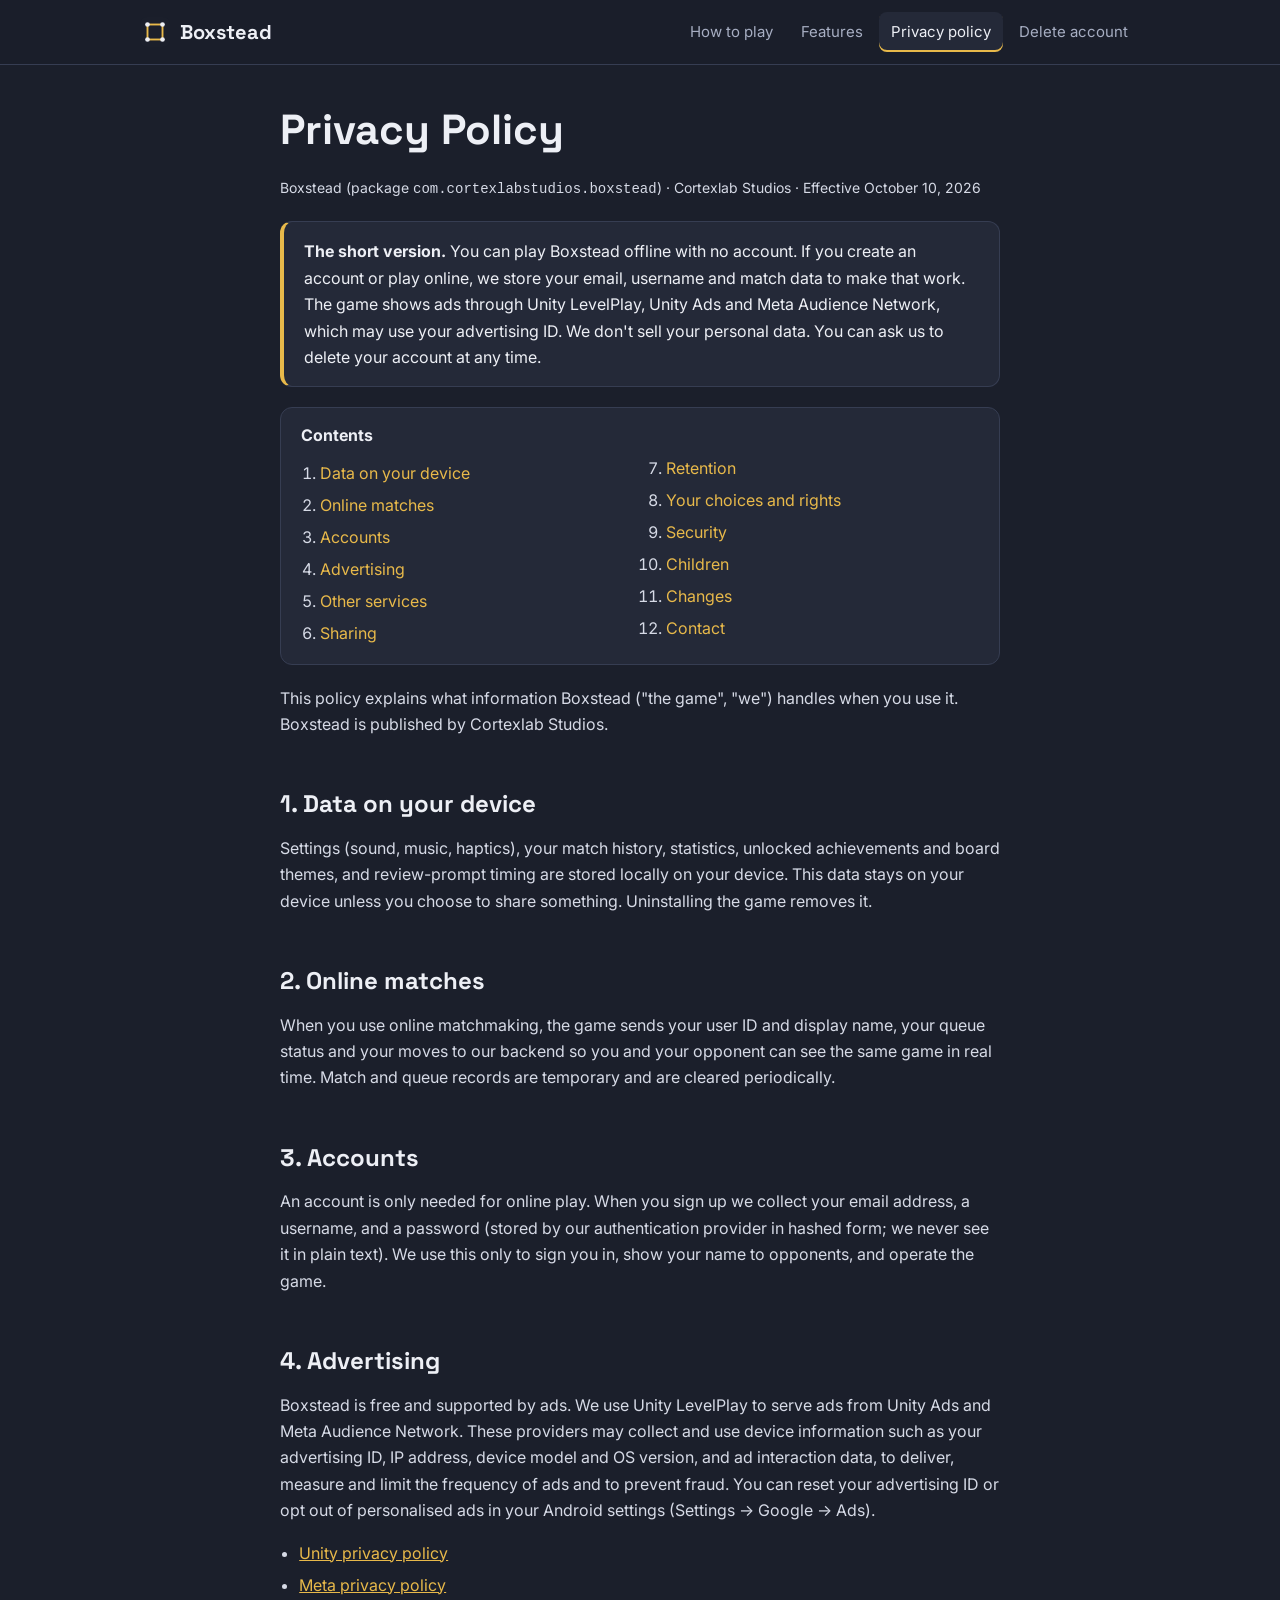
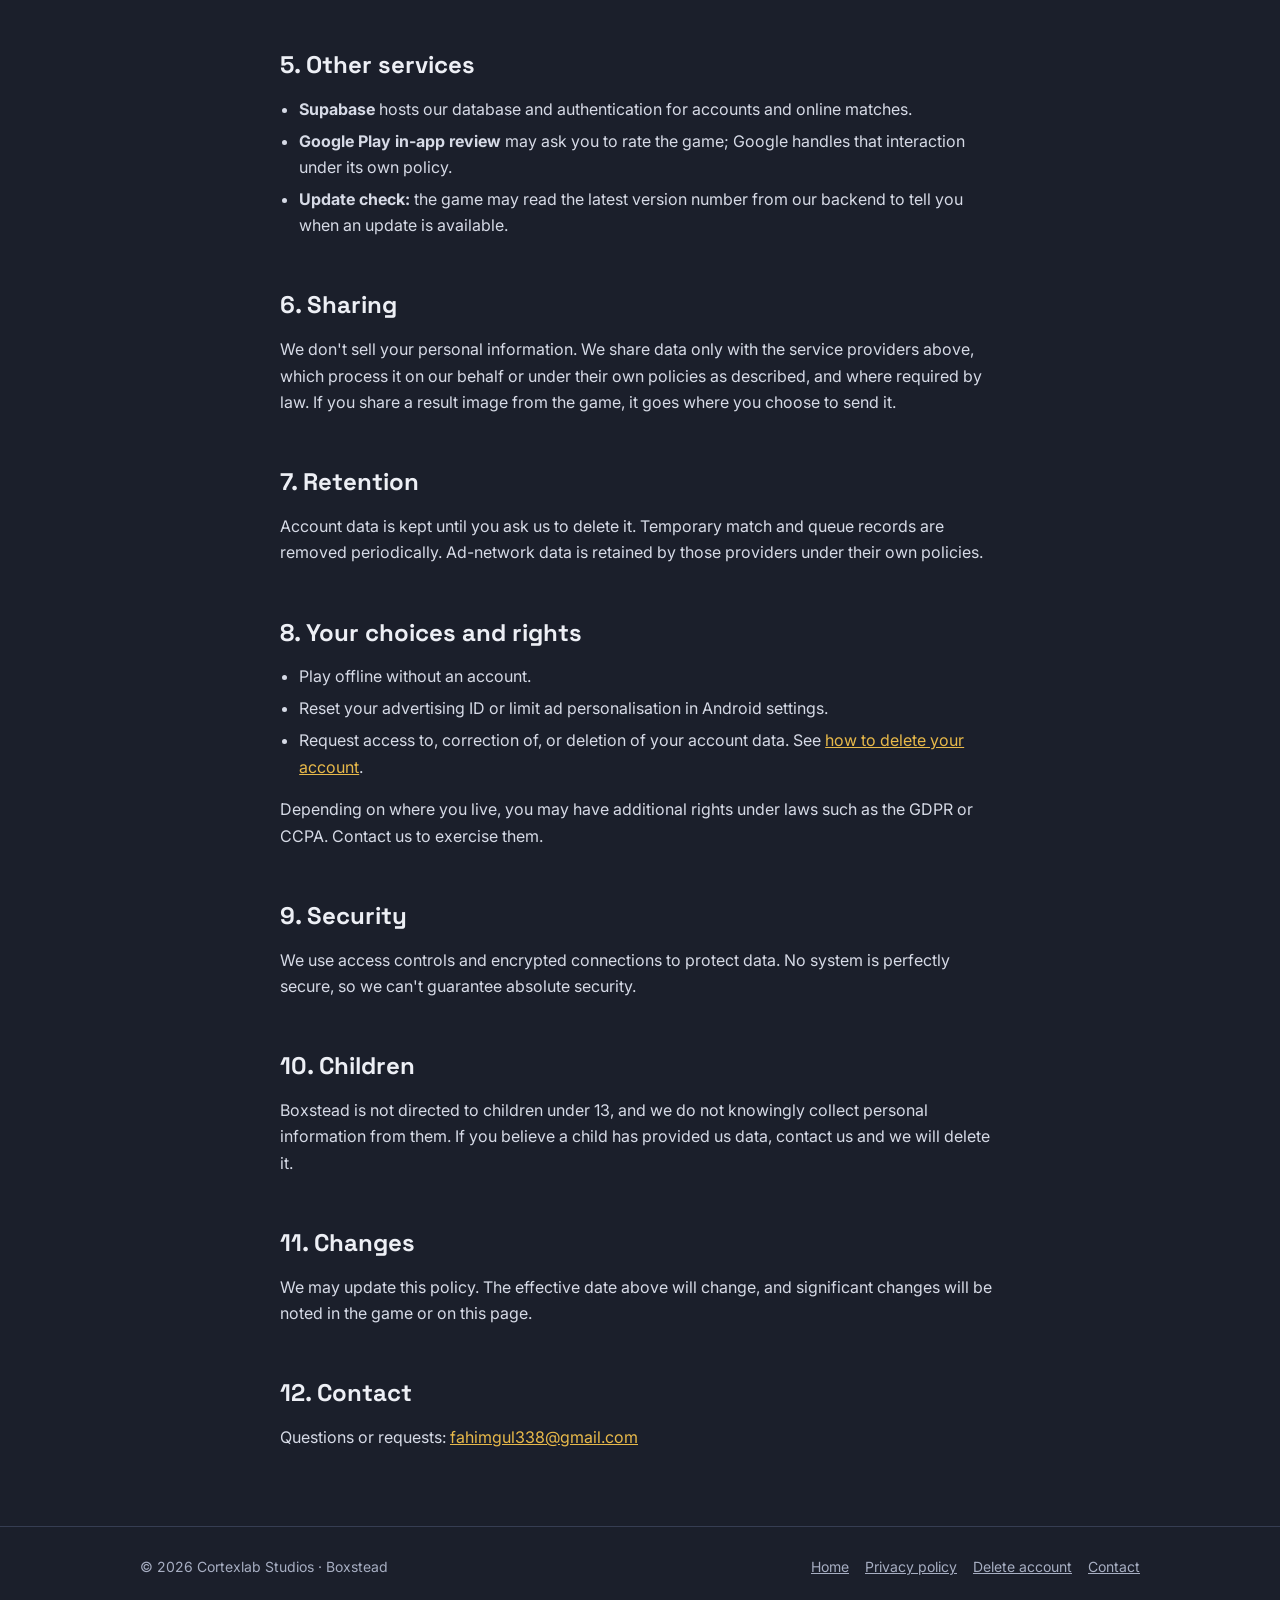
==== privacy/index.html @ 6871e0e3 "Add files via upload" ====
<!doctype html>
<html lang="en">
<head>
<meta charset="utf-8">
<meta name="viewport" content="width=device-width,initial-scale=1">
<title>Privacy Policy – Boxstead</title>
<meta name="description" content="Privacy policy for Boxstead, the dots-and-boxes game by Cortexlab Studios: what data is collected, how it is used, and your choices.">
<meta name="theme-color" content="#1B1F2B">
<link rel="icon" href="/favicon.svg" type="image/svg+xml">
<link rel="preconnect" href="https://fonts.googleapis.com">
<link rel="preconnect" href="https://fonts.gstatic.com" crossorigin>
<link href="https://fonts.googleapis.com/css2?family=Inter:wght@400;600;700&family=Space+Grotesk:wght@600;700&display=swap" rel="stylesheet">
<link rel="stylesheet" href="/assets/site.css">
</head>
<body>
<a class="skip" href="#main">Skip to content</a>
<header class="site-header"><div class="wrap">
  <a class="brand" href="/"><img src="/favicon.svg" alt="" width="30" height="30">Boxstead</a>
  <nav aria-label="Main">
    <a href="/#how">How to play</a>
    <a href="/#features">Features</a>
    <a href="/privacy/" aria-current="page">Privacy policy</a>
    <a href="/delete-account/">Delete account</a>
  </nav>
</div></header>

<main id="main" class="prose">
<h1>Privacy Policy</h1>
<p class="meta">Boxstead (package <code>com.cortexlabstudios.boxstead</code>) · Cortexlab Studios · Effective October 10, 2026</p>

<div class="short"><strong>The short version.</strong> You can play Boxstead offline with no account. If you create an account or play online, we store your email, username and match data to make that work. The game shows ads through Unity LevelPlay, Unity Ads and Meta Audience Network, which may use your advertising ID. We don't sell your personal data. You can ask us to delete your account at any time.</div>

<nav class="toc" aria-label="Contents"><strong>Contents</strong>
<ol>
<li><a href="#device">Data on your device</a></li>
<li><a href="#online">Online matches</a></li>
<li><a href="#accounts">Accounts</a></li>
<li><a href="#ads">Advertising</a></li>
<li><a href="#services">Other services</a></li>
<li><a href="#sharing">Sharing</a></li>
<li><a href="#retention">Retention</a></li>
<li><a href="#choices">Your choices and rights</a></li>
<li><a href="#security">Security</a></li>
<li><a href="#children">Children</a></li>
<li><a href="#changes">Changes</a></li>
<li><a href="#contact">Contact</a></li>
</ol></nav>

<p>This policy explains what information Boxstead ("the game", "we") handles when you use it. Boxstead is published by Cortexlab Studios.</p>

<h2 id="device">1. Data on your device</h2>
<p>Settings (sound, music, haptics), your match history, statistics, unlocked achievements and board themes, and review-prompt timing are stored locally on your device. This data stays on your device unless you choose to share something. Uninstalling the game removes it.</p>

<h2 id="online">2. Online matches</h2>
<p>When you use online matchmaking, the game sends your user ID and display name, your queue status and your moves to our backend so you and your opponent can see the same game in real time. Match and queue records are temporary and are cleared periodically.</p>

<h2 id="accounts">3. Accounts</h2>
<p>An account is only needed for online play. When you sign up we collect your email address, a username, and a password (stored by our authentication provider in hashed form; we never see it in plain text). We use this only to sign you in, show your name to opponents, and operate the game.</p>

<h2 id="ads">4. Advertising</h2>
<p>Boxstead is free and supported by ads. We use Unity LevelPlay to serve ads from Unity Ads and Meta Audience Network. These providers may collect and use device information such as your advertising ID, IP address, device model and OS version, and ad interaction data, to deliver, measure and limit the frequency of ads and to prevent fraud. You can reset your advertising ID or opt out of personalised ads in your Android settings (Settings → Google → Ads).</p>
<ul>
<li><a href="https://unity.com/legal/privacy-policy" rel="noopener">Unity privacy policy</a></li>
<li><a href="https://www.facebook.com/privacy/policy/" rel="noopener">Meta privacy policy</a></li>
</ul>

<h2 id="services">5. Other services</h2>
<ul>
<li><strong>Supabase</strong> hosts our database and authentication for accounts and online matches.</li>
<li><strong>Google Play in-app review</strong> may ask you to rate the game; Google handles that interaction under its own policy.</li>
<li><strong>Update check:</strong> the game may read the latest version number from our backend to tell you when an update is available.</li>
</ul>

<h2 id="sharing">6. Sharing</h2>
<p>We don't sell your personal information. We share data only with the service providers above, which process it on our behalf or under their own policies as described, and where required by law. If you share a result image from the game, it goes where you choose to send it.</p>

<h2 id="retention">7. Retention</h2>
<p>Account data is kept until you ask us to delete it. Temporary match and queue records are removed periodically. Ad-network data is retained by those providers under their own policies.</p>

<h2 id="choices">8. Your choices and rights</h2>
<ul>
<li>Play offline without an account.</li>
<li>Reset your advertising ID or limit ad personalisation in Android settings.</li>
<li>Request access to, correction of, or deletion of your account data. See <a href="/delete-account/">how to delete your account</a>.</li>
</ul>
<p>Depending on where you live, you may have additional rights under laws such as the GDPR or CCPA. Contact us to exercise them.</p>

<h2 id="security">9. Security</h2>
<p>We use access controls and encrypted connections to protect data. No system is perfectly secure, so we can't guarantee absolute security.</p>

<h2 id="children">10. Children</h2>
<p>Boxstead is not directed to children under 13, and we do not knowingly collect personal information from them. If you believe a child has provided us data, contact us and we will delete it.</p>

<h2 id="changes">11. Changes</h2>
<p>We may update this policy. The effective date above will change, and significant changes will be noted in the game or on this page.</p>

<h2 id="contact">12. Contact</h2>
<p>Questions or requests: <a href="mailto:fahimgul338@gmail.com">fahimgul338@gmail.com</a></p>
</main>

<footer class="site-footer"><div class="wrap">
  <div>© 2026 Cortexlab Studios · Boxstead</div>
  <nav aria-label="Footer">
    <a href="/">Home</a>
    <a href="/privacy/">Privacy policy</a>
    <a href="/delete-account/">Delete account</a>
    <a href="mailto:fahimgul338@gmail.com">Contact</a>
  </nav>
</div></footer>
</body>
</html>
---- assets/site.css ----
:root{--bg:#1B1F2B;--panel:#242938;--panel2:#2c3245;--line:#363d52;--text:#EDEFF5;--muted:#A7AEC2;--gold:#E8B94A;--coral:#FF6B6B;--sky:#4EA8DE;--teal:#06D6A0}
*{box-sizing:border-box}
html{scroll-behavior:smooth}
body{margin:0;background:var(--bg);color:var(--text);font:16px/1.65 Inter,system-ui,-apple-system,Segoe UI,Roboto,sans-serif;-webkit-font-smoothing:antialiased}
h1,h2,h3{font-family:"Space Grotesk",Inter,system-ui,sans-serif;line-height:1.2;margin:0 0 .5em}
a{color:var(--gold)}
a:hover{color:#fff}
.skip{position:absolute;left:-999px;top:8px;background:var(--gold);color:#1B1F2B;padding:8px 14px;border-radius:8px;z-index:99}
.skip:focus{left:8px}
.wrap{max-width:1040px;margin:0 auto;padding:0 20px}
.site-header{position:sticky;top:0;z-index:20;background:rgba(27,31,43,.96);border-bottom:1px solid var(--line)}
.site-header .wrap{display:flex;align-items:center;justify-content:space-between;gap:16px;min-height:64px;flex-wrap:wrap;padding-top:8px;padding-bottom:8px}
.brand{display:flex;align-items:center;gap:10px;color:var(--text);text-decoration:none;font:700 20px "Space Grotesk",sans-serif}
.brand img{width:30px;height:30px}
.site-header nav{display:flex;gap:4px;flex-wrap:wrap}
.site-header nav a{color:var(--muted);text-decoration:none;padding:8px 12px;border-radius:8px;font-size:15px}
.site-header nav a:hover,.site-header nav a[aria-current="page"]{color:var(--text);background:var(--panel)}
.site-header nav a[aria-current="page"]{box-shadow:inset 0 -2px 0 var(--gold)}
.btn{display:inline-block;background:var(--gold);color:#1B1F2B;font-weight:700;text-decoration:none;padding:13px 24px;border-radius:12px;border:0;cursor:pointer;font:700 16px Inter,sans-serif}
.btn:hover{background:#f3c95f;color:#1B1F2B}
.btn.ghost{background:transparent;color:var(--text);border:1px solid var(--line)}
.btn[aria-disabled="true"]{opacity:.85;cursor:default}
.hero{padding:56px 0 40px}
.hero .wrap{display:grid;grid-template-columns:1.05fr 1fr;gap:40px;align-items:center}
.hero h1{font-size:clamp(34px,5.5vw,56px)}
.hero h1 em{font-style:normal;color:var(--gold)}
.hero p.lead{color:var(--muted);font-size:18px;max-width:34em}
.cta{display:flex;gap:12px;flex-wrap:wrap;margin-top:24px}
.badge{display:inline-block;font-size:13px;color:var(--teal);border:1px solid var(--teal);padding:3px 10px;border-radius:99px;margin-bottom:16px}
.demo{background:var(--panel);border:1px solid var(--line);border-radius:20px;padding:18px;text-align:center}
.demo svg{width:100%;max-width:380px;height:auto;touch-action:manipulation}
.demo .score{display:flex;justify-content:space-between;font-weight:600;margin-bottom:8px}
.demo .you{color:var(--coral)}.demo .bot{color:var(--sky)}
.demo .status{color:var(--muted);font-size:14px;min-height:22px;margin:6px 0 10px}
section{padding:44px 0}
section h2{font-size:clamp(26px,3.5vw,34px)}
.sub{color:var(--muted);margin-top:-.2em;margin-bottom:24px}
.steps{display:grid;grid-template-columns:repeat(auto-fit,minmax(220px,1fr));gap:16px;counter-reset:s;padding:0;list-style:none}
.steps li{background:var(--panel);border:1px solid var(--line);border-radius:16px;padding:20px;counter-increment:s}
.steps li::before{content:counter(s);display:inline-grid;place-items:center;width:30px;height:30px;border-radius:50%;background:var(--gold);color:#1B1F2B;font-weight:700;margin-bottom:10px}
.grid{display:grid;grid-template-columns:repeat(auto-fit,minmax(240px,1fr));gap:16px}
.card{background:var(--panel);border:1px solid var(--line);border-radius:16px;padding:20px}
.card h3{font-size:18px}
.card p{margin:0;color:var(--muted);font-size:15px}
.themes{display:flex;flex-wrap:wrap;gap:12px}
.themes span{background:var(--panel2);border:1px solid var(--line);border-radius:12px;padding:10px 16px;font-size:15px}
.themes b{color:var(--gold)}
.site-footer{border-top:1px solid var(--line);margin-top:40px;padding:28px 0;color:var(--muted);font-size:14px}
.site-footer .wrap{display:flex;gap:16px 24px;flex-wrap:wrap;justify-content:space-between}
.site-footer nav{display:flex;gap:16px;flex-wrap:wrap}
.site-footer a{color:var(--muted)}
.site-footer a:hover{color:var(--gold)}
/* long-form pages */
.prose{max-width:760px;margin:0 auto;padding:40px 20px 20px}
.prose h1{font-size:clamp(30px,5vw,42px)}
.prose h2{font-size:24px;margin-top:2em;padding-top:.2em}
.prose p,.prose li{color:#d6dae6}
.prose ul{padding-left:1.2em}
.prose li{margin:.35em 0}
.meta{color:var(--muted);font-size:14px}
.short,.note,.action{background:var(--panel);border:1px solid var(--line);border-left:4px solid var(--gold);border-radius:12px;padding:16px 20px;margin:20px 0}
.note{border-left-color:var(--sky)}
.action{border-left-color:var(--teal)}
.toc{background:var(--panel);border:1px solid var(--line);border-radius:12px;padding:14px 20px;margin:20px 0}
.toc ol{margin:6px 0 0;padding-left:1.2em;columns:2;column-gap:32px}
.toc a{text-decoration:none}
:focus-visible{outline:2px solid var(--gold);outline-offset:2px}
@media(max-width:820px){.hero .wrap{grid-template-columns:1fr}.toc ol{columns:1}.hero{padding-top:32px}}
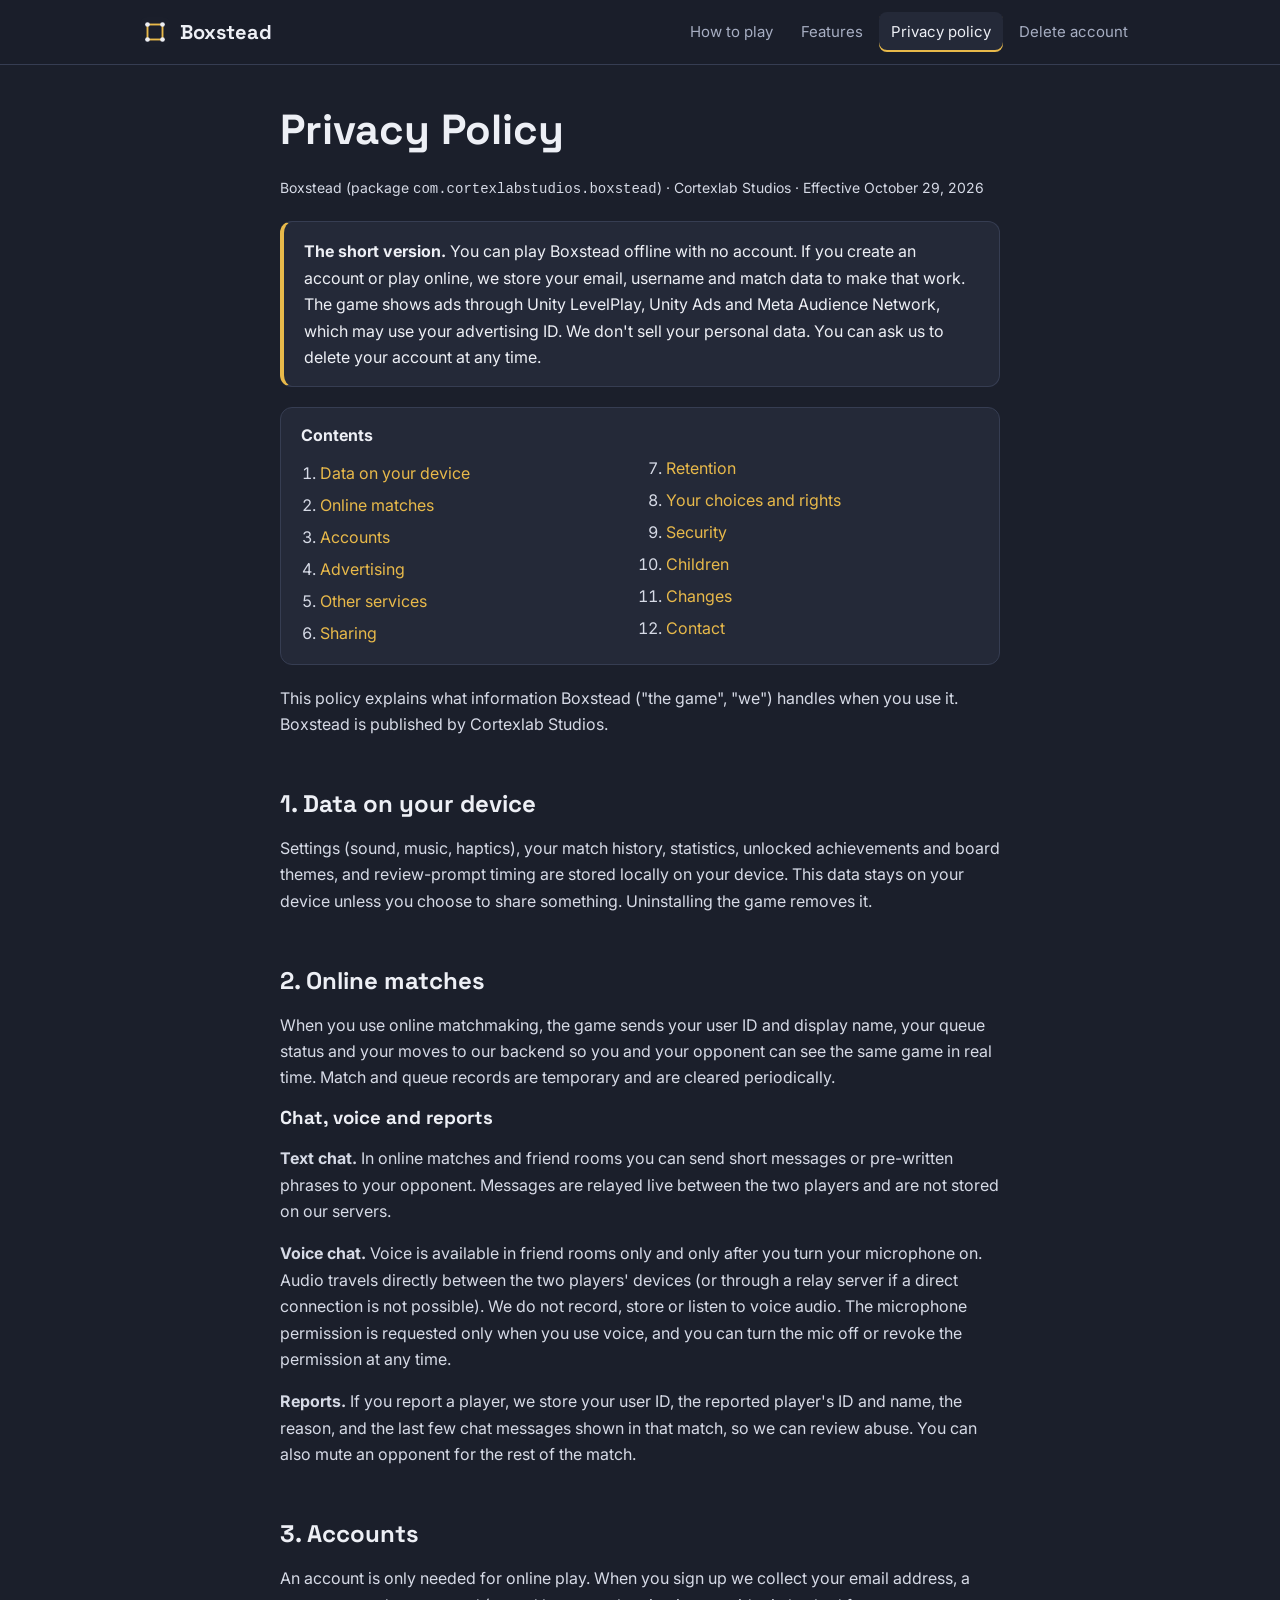
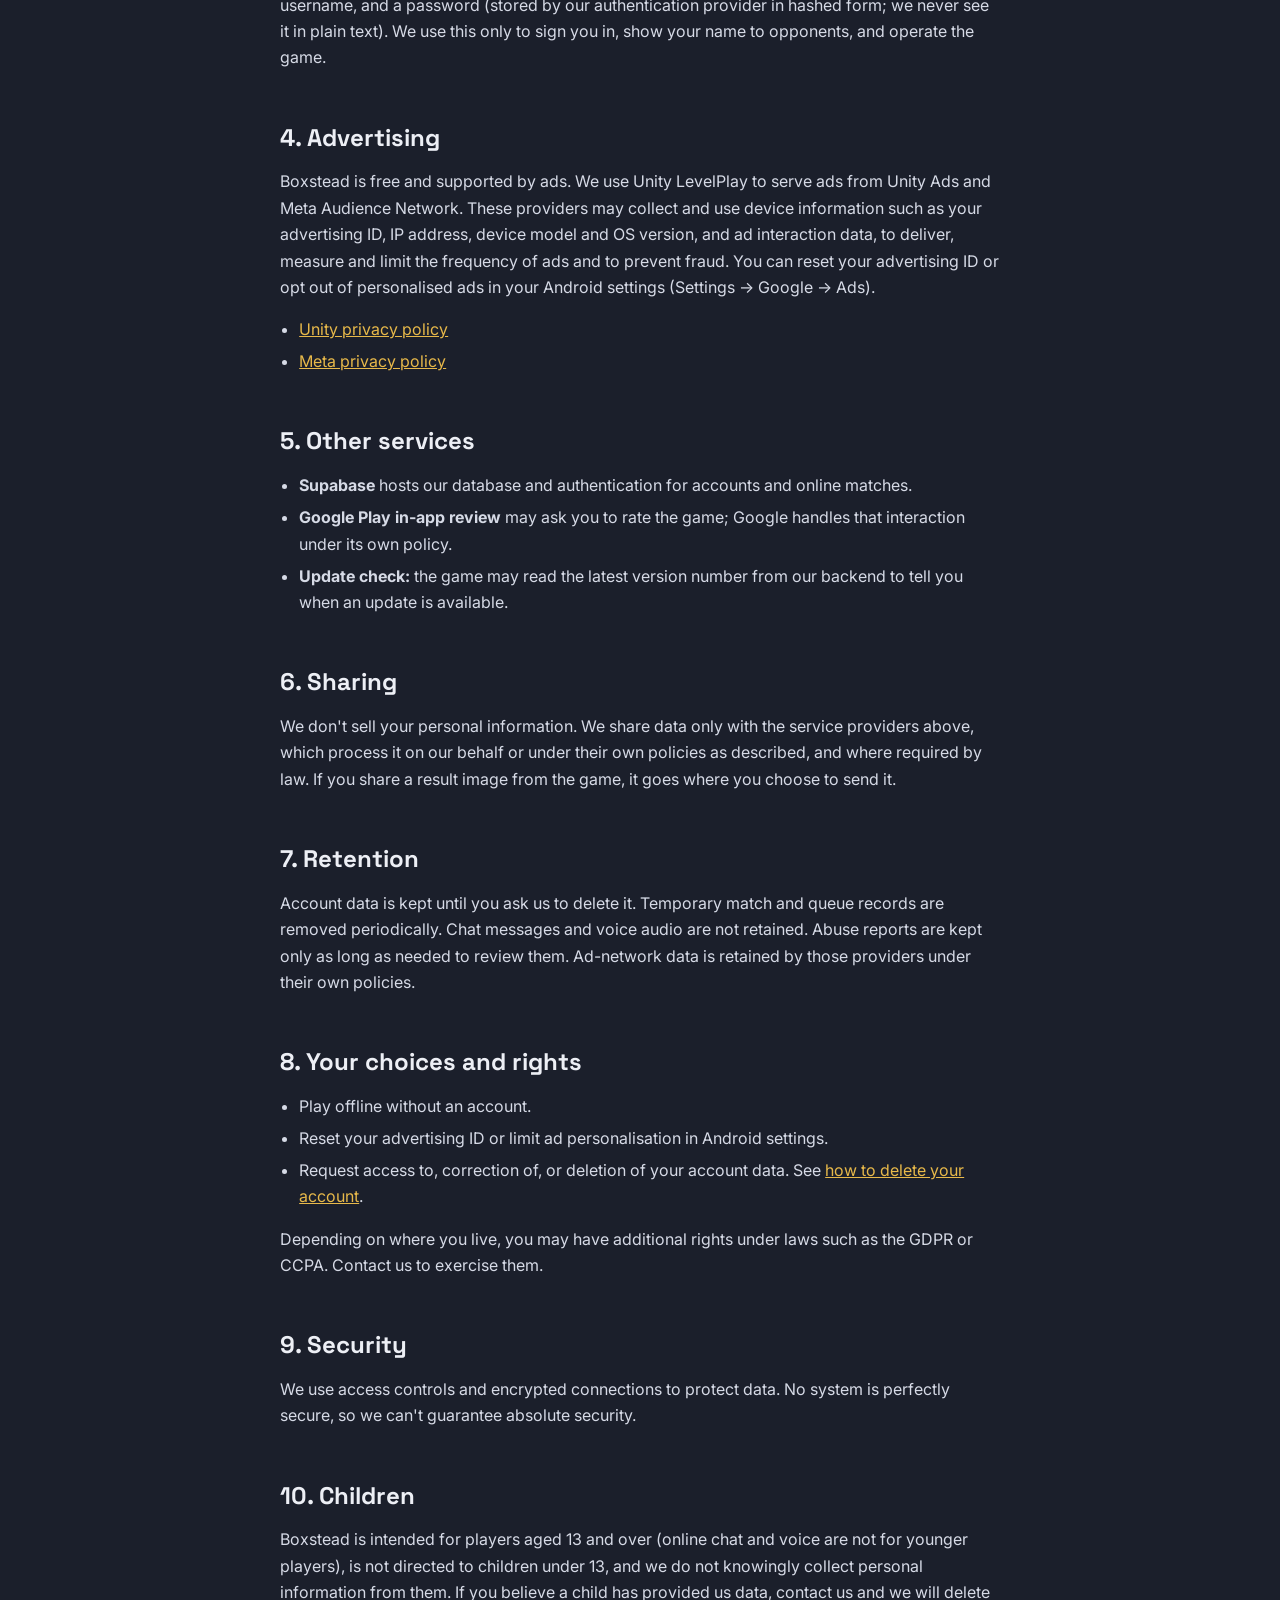
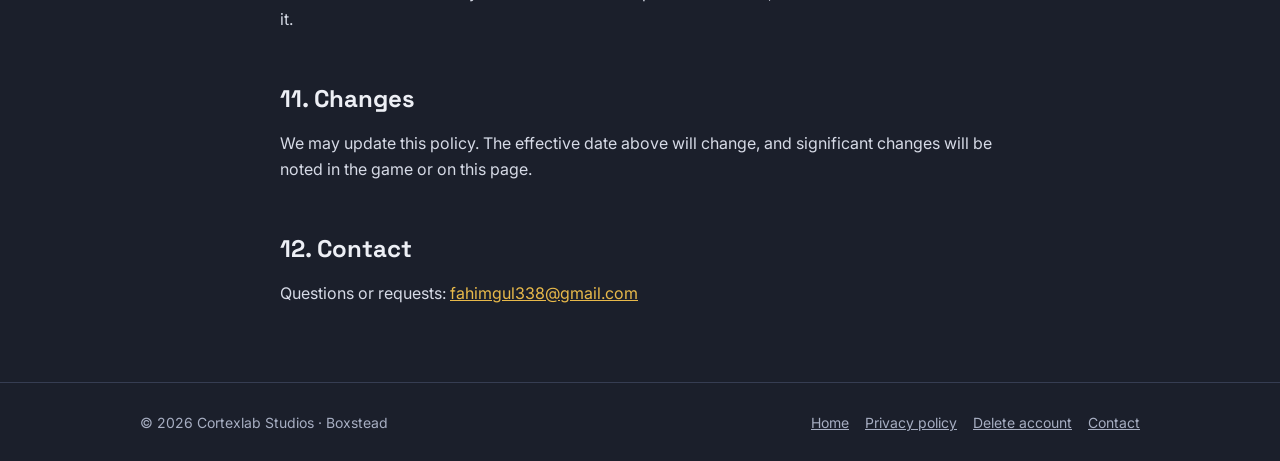
==== commit 6e8a0125: "Add files via upload" ====
--- a/privacy/index.html
+++ b/privacy/index.html
@@ -26,7 +26,7 @@
 
 <main id="main" class="prose">
 <h1>Privacy Policy</h1>
-<p class="meta">Boxstead (package <code>com.cortexlabstudios.boxstead</code>) · Cortexlab Studios · Effective October 10, 2026</p>
+<p class="meta">Boxstead (package <code>com.cortexlabstudios.boxstead</code>) · Cortexlab Studios · Effective October 29, 2026</p>
 
 <div class="short"><strong>The short version.</strong> You can play Boxstead offline with no account. If you create an account or play online, we store your email, username and match data to make that work. The game shows ads through Unity LevelPlay, Unity Ads and Meta Audience Network, which may use your advertising ID. We don't sell your personal data. You can ask us to delete your account at any time.</div>
 
@@ -54,6 +54,11 @@
 <h2 id="online">2. Online matches</h2>
 <p>When you use online matchmaking, the game sends your user ID and display name, your queue status and your moves to our backend so you and your opponent can see the same game in real time. Match and queue records are temporary and are cleared periodically.</p>
 
+<h3 id="chat">Chat, voice and reports</h3>
+<p><strong>Text chat.</strong> In online matches and friend rooms you can send short messages or pre-written phrases to your opponent. Messages are relayed live between the two players and are not stored on our servers.</p>
+<p><strong>Voice chat.</strong> Voice is available in friend rooms only and only after you turn your microphone on. Audio travels directly between the two players' devices (or through a relay server if a direct connection is not possible). We do not record, store or listen to voice audio. The microphone permission is requested only when you use voice, and you can turn the mic off or revoke the permission at any time.</p>
+<p><strong>Reports.</strong> If you report a player, we store your user ID, the reported player's ID and name, the reason, and the last few chat messages shown in that match, so we can review abuse. You can also mute an opponent for the rest of the match.</p>
+
 <h2 id="accounts">3. Accounts</h2>
 <p>An account is only needed for online play. When you sign up we collect your email address, a username, and a password (stored by our authentication provider in hashed form; we never see it in plain text). We use this only to sign you in, show your name to opponents, and operate the game.</p>
 
@@ -75,7 +80,7 @@
 <p>We don't sell your personal information. We share data only with the service providers above, which process it on our behalf or under their own policies as described, and where required by law. If you share a result image from the game, it goes where you choose to send it.</p>
 
 <h2 id="retention">7. Retention</h2>
-<p>Account data is kept until you ask us to delete it. Temporary match and queue records are removed periodically. Ad-network data is retained by those providers under their own policies.</p>
+<p>Account data is kept until you ask us to delete it. Temporary match and queue records are removed periodically. Chat messages and voice audio are not retained. Abuse reports are kept only as long as needed to review them. Ad-network data is retained by those providers under their own policies.</p>
 
 <h2 id="choices">8. Your choices and rights</h2>
 <ul>
@@ -89,7 +94,7 @@
 <p>We use access controls and encrypted connections to protect data. No system is perfectly secure, so we can't guarantee absolute security.</p>
 
 <h2 id="children">10. Children</h2>
-<p>Boxstead is not directed to children under 13, and we do not knowingly collect personal information from them. If you believe a child has provided us data, contact us and we will delete it.</p>
+<p>Boxstead is intended for players aged 13 and over (online chat and voice are not for younger players), is not directed to children under 13, and we do not knowingly collect personal information from them. If you believe a child has provided us data, contact us and we will delete it.</p>
 
 <h2 id="changes">11. Changes</h2>
 <p>We may update this policy. The effective date above will change, and significant changes will be noted in the game or on this page.</p>
